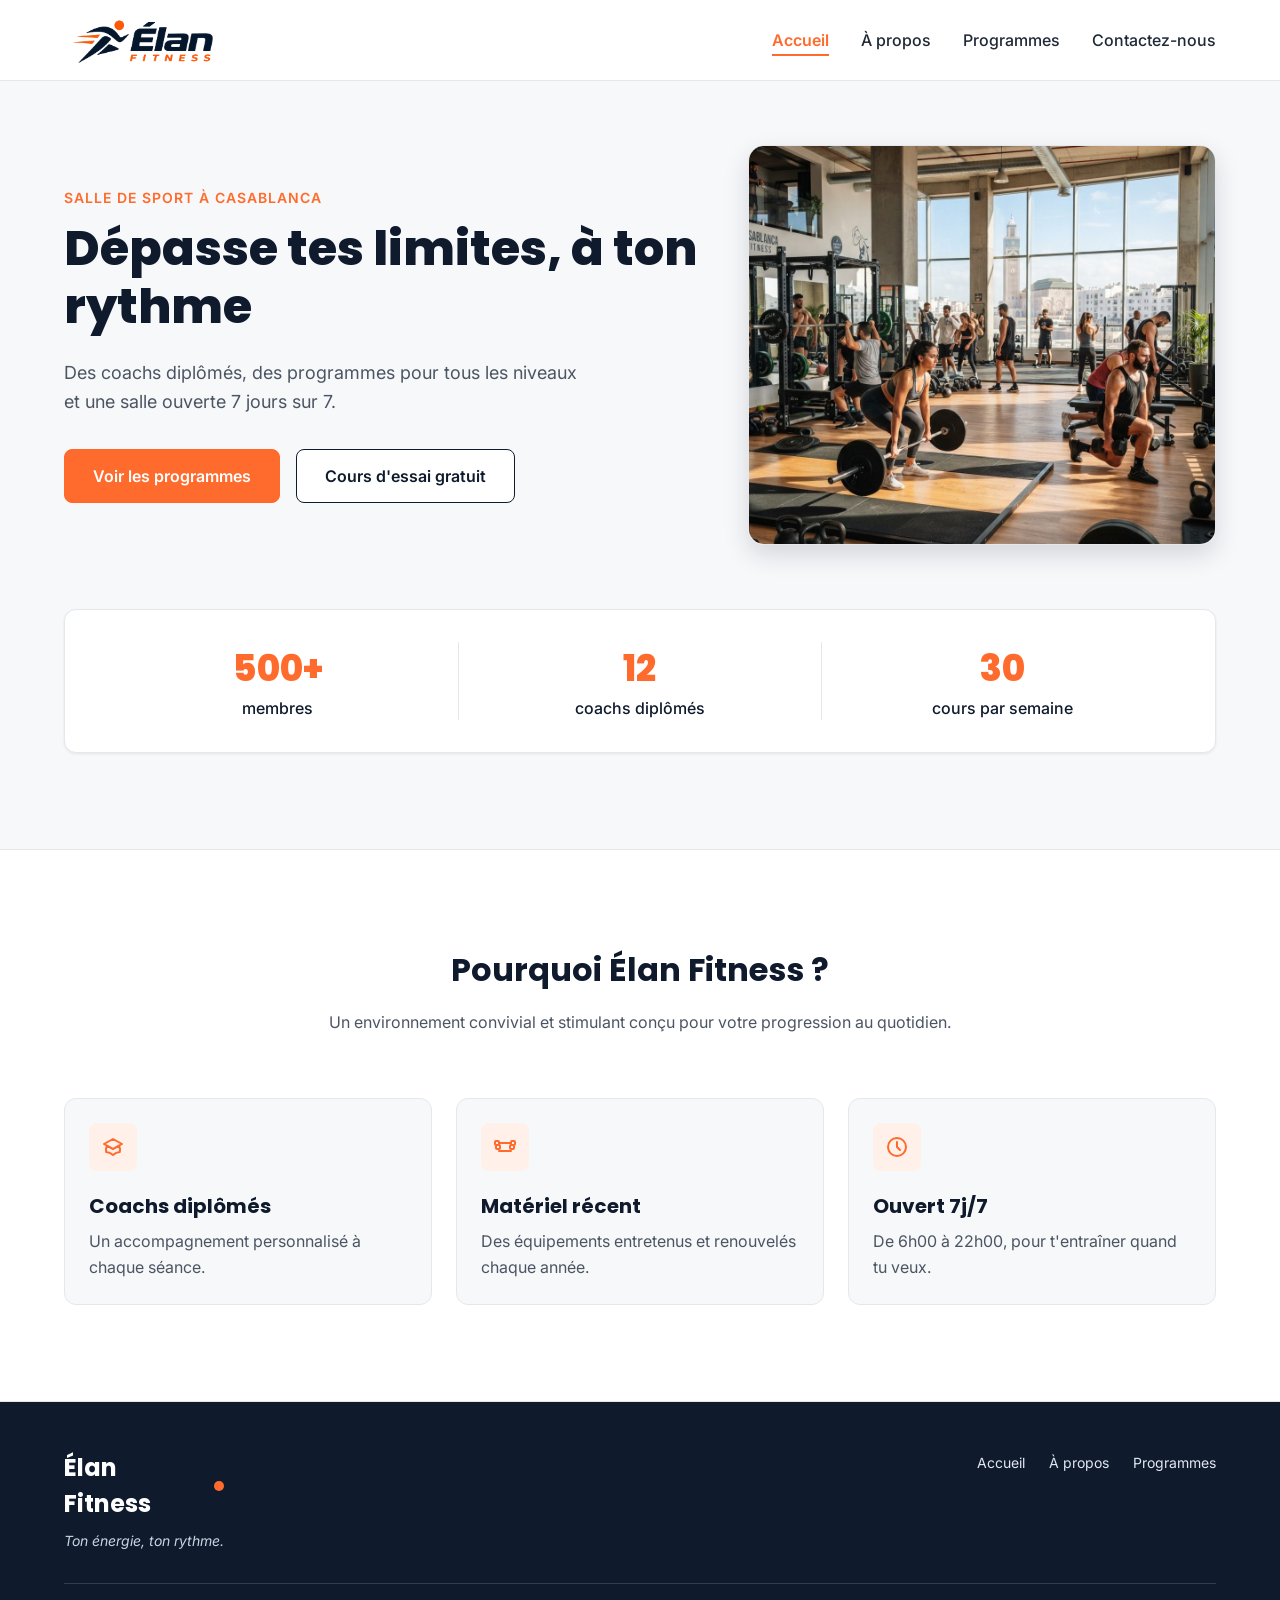
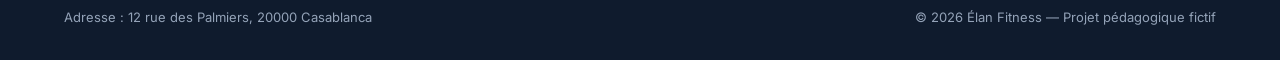
==== index.html @ 2ae48f92 "wire countactez nous page with other pages" ====
<!DOCTYPE html>
<html lang="fr">
<head>
  <meta charset="UTF-8">
  <meta name="viewport" content="width=device-width, initial-scale=1">
  <meta name="description" content="Élan Fitness, salle de sport à Casablanca : musculation, yoga, cardio et boxe fitness avec des coachs diplômés. Réservez votre cours d'essai gratuit.">
  <title>Élan Fitness | Salle de sport à Casablanca</title>

  <link rel="preconnect" href="https://fonts.googleapis.com">
  <link rel="preconnect" href="https://fonts.gstatic.com" crossorigin>
  <link href="https://fonts.googleapis.com/css2?family=Inter:wght@400;500;600&family=Poppins:wght@600;700;800&display=swap" rel="stylesheet">

  <link rel="stylesheet" href="./style.css">
</head>

<body>

  <header class="en-tete">
    <div class="conteneur en-tete-contenu">
      <!-- <a href="./index.html" class="logo">Élan Fitness</a> -->
      <a href="./index.html" class="logo">
        <img src="./img/Logo.png" alt="">
      </a>

      <nav aria-label="Navigation principale">
        <ul class="menu">
          <li><a href="#accueil" class="lien-actif">Accueil</a></li>
          <li><a href="./À propos.html">À propos</a></li>
          <li><a href="./programmes.html">Programmes</a></li>
          <li><a href="./Contactez-nous.html">Contactez-nous</a></li>

        </ul>
      </nav>
    </div>
  </header>

  <main>

    <section id="accueil" class="hero">
      <div class="conteneur">

        <div class="hero-contenu">
          <div class="hero-texte">
            <p class="sur-titre">Salle de sport à Casablanca</p>
            <h1>Dépasse tes limites, à ton rythme</h1>
            <p class="hero-description">
              Des coachs diplômés, des programmes pour tous les niveaux et une salle ouverte 7 jours sur 7.
            </p>
            <div class="boutons">
              <a href="./programmes.html" class="bouton bouton-principal">Voir les programmes</a>
              <a href="./Contactez-nous.html" class="bouton bouton-secondaire">Cours d'essai gratuit</a>
            </div>
          </div>

          <img class="hero-image" src="img/hero.jpg" alt="Des personnes s'entraînent dans une salle de sport lumineuse à Casablanca">
        </div>

        <div class="chiffres">
          <div class="chiffre">
            <p class="chiffre-nombre">500+</p>
            <p>membres</p>
          </div>
          <div class="chiffre">
            <p class="chiffre-nombre">12</p>
            <p>coachs diplômés</p>
          </div>
          <div class="chiffre">
            <p class="chiffre-nombre">30</p>
            <p>cours par semaine</p>
          </div>
        </div>

      </div>
    </section>

    <section class="section section-blanche">
      <div class="conteneur">

        <div class="section-titre">
          <h2>Pourquoi Élan Fitness ?</h2>
          <p>Un environnement convivial et stimulant conçu pour votre progression au quotidien.</p>
        </div>

        <div class="cartes">
          <article class="carte carte-avantage">
            <div class="icone"><img src="img/icone-coach.svg" alt=""></div>
            <h3>Coachs diplômés</h3>
            <p>Un accompagnement personnalisé à chaque séance.</p>
          </article>

          <article class="carte carte-avantage">
            <div class="icone"><img src="img/icone-materiel.svg" alt=""></div>
            <h3>Matériel récent</h3>
            <p>Des équipements entretenus et renouvelés chaque année.</p>
          </article>

          <article class="carte carte-avantage">
            <div class="icone"><img src="img/icone-horloge.svg" alt=""></div>
            <h3>Ouvert 7j/7</h3>
            <p>De 6h00 à 22h00, pour t'entraîner quand tu veux.</p>
          </article>
        </div>

      </div>
    </section>

    <!-- <section id="a-propos" class="section">
      <div class="conteneur apropos-contenu">

        <div class="apropos-texte">
          <p class="sur-titre">Notre histoire et notre mission</p>
          <h2>Une communauté passionnée au cœur de Casablanca</h2>
          <p>
            Fondé avec la conviction que le sport doit être accessible, motivant et bienveillant,
            Élan Fitness a été pensé comme un lieu d'énergie positive où chacun progresse à son rythme.
          </p>
          <p>
            Que vous franchissiez pour la première fois la porte d'une salle ou que vous prépariez des
            objectifs avancés, notre équipe de coachs certifiés vous accompagne au quotidien, sans
            jugement et avec passion.
          </p>

          <ul class="valeurs">
            <li class="valeur">
              <div class="icone icone-petite"><img src="img/icone-check.svg" alt=""></div>
              <span>Esprit bienveillant</span>
            </li>
            <li class="valeur">
              <div class="icone icone-petite"><img src="img/icone-check.svg" alt=""></div>
              <span>Suivi personnalisé</span>
            </li>
            <li class="valeur">
              <div class="icone icone-petite"><img src="img/icone-check.svg" alt=""></div>
              <span>Ambiance conviviale</span>
            </li>
          </ul>
        </div>

        <img class="apropos-image" src="img/equipe.jpg" alt="L'équipe de coachs d'Élan Fitness réunie dans la salle">

      </div>
    </section> -->

    <!-- <section id="programmes" class="section">
      <div class="conteneur">

        <div class="section-titre">
          <h2>Nos programmes</h2>
          <p>Un programme pour chaque objectif</p>
        </div>

        <div class="cartes">

          <article class="carte carte-programme">
            <img src="img/musculation.jpg" alt="Une sportive soulève des haltères dans l'espace musculation">
            <div class="programme-corps">
              <span class="etiquette etiquette-orange">Tous niveaux</span>
              <h3>Musculation</h3>
              <p>Renforce ton corps et progresse avec un coach.</p>
              <p class="duree"><img src="img/icone-duree.svg" alt="">60 min</p>
            </div>
          </article>

          <article class="carte carte-programme">
            <img src="img/yoga.jpg" alt="Un groupe pratique le yoga sur des tapis dans une salle lumineuse">
            <div class="programme-corps">
              <span class="etiquette etiquette-bleue">Débutant</span>
              <h3>Yoga</h3>
              <p>Gagne en souplesse et en sérénité.</p>
              <p class="duree"><img src="img/icone-duree.svg" alt="">75 min</p>
            </div>
          </article>

          <article class="carte carte-programme">
            <img src="img/cardio.jpg" alt="Des sportifs suivent un circuit de cardio training avec des kettlebells">
            <div class="programme-corps">
              <span class="etiquette etiquette-verte">Intermédiaire</span>
              <h3>Cardio training</h3>
              <p>Des circuits dynamiques pour travailler ton endurance.</p>
              <p class="duree"><img src="img/icone-duree.svg" alt="">45 min</p>
            </div>
          </article>

          <article class="carte carte-programme">
            <img src="img/boxe.jpg" alt="Une sportive frappe un sac de frappe pendant un cours de boxe fitness">
            <div class="programme-corps">
              <span class="etiquette etiquette-verte">Intermédiaire</span>
              <h3>Boxe fitness</h3>
              <p>Cardio et coordination, sans contact.</p>
              <p class="duree"><img src="img/icone-duree.svg" alt="">50 min</p>
            </div>
          </article>

        </div>

        <div class="formules">

          <div class="section-titre">
            <h3>Nos formules</h3>
            <p>Des abonnements flexibles adaptés à vos envies et objectifs</p>
          </div>

          <div class="cartes">

            <article class="carte formule">
              <h4>Essentiel</h4>
              <p class="prix">250 MAD <span>/ mois</span></p>
              <ul class="formule-liste">
                <li>Accès à la salle</li>
                <li>2 cours collectifs par semaine</li>
                <li>Sans engagement</li>
              </ul>
              <a href="#contact" class="bouton bouton-secondaire">Choisir</a>
            </article>

            <article class="carte formule formule-populaire">
              <p class="badge-populaire">Populaire</p>
              <h4>Premium</h4>
              <p class="prix">400 MAD <span>/ mois</span></p>
              <ul class="formule-liste">
                <li>Accès à la salle</li>
                <li>Cours collectifs illimités</li>
                <li>1 bilan avec un coach</li>
              </ul>
              <a href="#contact" class="bouton bouton-principal">Choisir</a>
            </article>

            <article class="carte formule">
              <h4>Duo</h4>
              <p class="prix">650 MAD <span>/ mois</span></p>
              <p class="prix-note">pour 2 personnes</p>
              <ul class="formule-liste">
                <li>Accès à la salle pour deux</li>
                <li>Cours collectifs illimités</li>
                <li>Sans engagement</li>
              </ul>
              <a href="#contact" class="bouton bouton-secondaire">Choisir</a>
            </article>

          </div>
        </div>

      </div>
    </section> -->

  </main>

  <footer class="pied-de-page">
    <div class="conteneur">

      <div class="pied-haut">
        <div>
          <p class="logo logo-clair">Élan Fitness</p>
          <p class="slogan">Ton énergie, ton rythme.</p>
        </div>

        <nav aria-label="Navigation du pied de page">
          <ul class="menu menu-pied">
            <li><a href="#accueil">Accueil</a></li>
            <li><a href="#a-propos">À propos</a></li>
            <li><a href="#programmes">Programmes</a></li>
          </ul>
        </nav>
      </div>

      <div class="pied-bas">
        <p>Adresse : 12 rue des Palmiers, 20000 Casablanca</p>
        <p>&copy; 2026 Élan Fitness — Projet pédagogique fictif</p>
      </div>

    </div>
  </footer>

</body>
</html>
---- style.css ----
* {
  box-sizing: border-box;
  margin: 0;
  padding: 0;
}

html {
  scroll-behavior: smooth;
}

body {
  font-family: 'Inter', Arial, sans-serif;
  font-size: 16px;
  line-height: 1.5;
  color: #1F2937;
  background-color: #F7F8FA;
}
.logo{
    width: 160px;
  height: auto;
}

h1, h2, h3, h4 {
  font-family: 'Poppins', Arial, sans-serif;
  color: #0F1B2D;
}

a {
  color: inherit;
  text-decoration: none;
}

ul {
  list-style: none;
}

img {
  display: block;
  max-width: 100%;
}

a:focus-visible,
button:focus-visible {
  outline: 3px solid #FF6B2C;
  outline-offset: 2px;
}

.conteneur {
  width: 100%;
  max-width: 1200px;
  margin: 0 auto;
  padding: 0 24px;
}

.section {
  padding: 96px 0;
}

.section-blanche {
  background-color: #FFFFFF;
  border-top: 1px solid #E5E7EB;
  border-bottom: 1px solid #E5E7EB;
}

.section-titre {
  max-width: 640px;
  margin: 0 auto 64px;
  text-align: center;
}

.section-titre h2 {
  font-size: 32px;
  margin-bottom: 16px;
}

.section-titre h3 {
  font-size: 26px;
  margin-bottom: 12px;
}

.section-titre p {
  color: #4B5563;
}

.sur-titre {
  font-size: 14px;
  font-weight: 600;
  color: #FF6B2C;
  text-transform: uppercase;
  letter-spacing: 1px;
  margin-bottom: 12px;
}

.bouton {
  display: inline-block;
  padding: 14px 28px;
  border-radius: 8px;
  font-size: 16px;
  font-weight: 600;
  text-align: center;
  cursor: pointer;
}

.bouton-principal {
  background-color: #FF6B2C;
  border: 1px solid #FF6B2C;
  color: #FFFFFF;
}

.bouton-principal:hover {
  background-color: #F05817;
}

.bouton-secondaire {
  background-color: #FFFFFF;
  border: 1px solid #0F1B2D;
  color: #0F1B2D;
}

.bouton-secondaire:hover {
  background-color: #F3F4F6;
}

.cartes {
  display: flex;
  gap: 24px;
}

.carte {
  flex: 1;
  background-color: #FFFFFF;
  border: 1px solid #E5E7EB;
  border-radius: 12px;
  box-shadow: 0 1px 3px rgba(15, 27, 45, 0.08);
}

.icone {
  width: 48px;
  height: 48px;
  background-color: #FFF0EA;
  border-radius: 8px;
  display: flex;
  align-items: center;
  justify-content: center;
}

.icone img {
  width: 24px;
  height: 24px;
}

.icone-petite {
  width: 32px;
  height: 32px;
  border-radius: 50%;
}

.icone-petite img {
  width: 16px;
  height: 16px;
}

.en-tete {
  position: sticky;
  top: 0;
  z-index: 10;
  background-color: #FFFFFF;
  border-bottom: 1px solid #E5E7EB;
}

.en-tete-contenu {
  height: 80px;
  display: flex;
  align-items: center;
  justify-content: space-between;
}

.logo {
  display: flex;
  align-items: center;
  font-family: 'Poppins', Arial, sans-serif;
  font-size: 24px;
  font-weight: 700;
  color: #0F1B2D;
}

.logo::after {
  content: "";
  width: 10px;
  height: 10px;
  margin-left: 8px;
  background-color: #FF6B2C;
  border-radius: 50%;
}

.menu {
  display: flex;
  gap: 32px;
}

.menu a {
  font-weight: 500;
  padding-bottom: 4px;
  border-bottom: 2px solid transparent;
}

.menu a:hover {
  color: #FF6B2C;
}

.menu .lien-actif {
  color: #FF6B2C;
  font-weight: 600;
  border-bottom-color: #FF6B2C;
}

.hero {
  padding: 64px 0 96px;
}

.hero-contenu {
  display: flex;
  align-items: center;
  gap: 32px;
}

.hero-texte {
  flex: 7;
}

.hero-texte h1 {
  font-size: 48px;
  font-weight: 800;
  line-height: 1.2;
  margin-bottom: 24px;
}

.hero-description {
  max-width: 520px;
  font-size: 18px;
  line-height: 1.6;
  color: #4B5563;
  margin-bottom: 32px;
}

.boutons {
  display: flex;
  flex-wrap: wrap;
  gap: 16px;
}

.hero-image {
  flex: 5;
  min-width: 0;
  height: 400px;
  object-fit: cover;
  border-radius: 16px;
  border: 1px solid #E5E7EB;
  box-shadow: 0 10px 25px rgba(15, 27, 45, 0.15);
}

.chiffres {
  display: flex;
  margin-top: 64px;
  padding: 32px;
  background-color: #FFFFFF;
  border: 1px solid #E5E7EB;
  border-radius: 12px;
  box-shadow: 0 1px 3px rgba(15, 27, 45, 0.08);
}

.chiffre {
  flex: 1;
  text-align: center;
  font-weight: 500;
  color: #0F1B2D;
}

.chiffre + .chiffre {
  border-left: 1px solid #E5E7EB;
}

.chiffre-nombre {
  font-family: 'Poppins', Arial, sans-serif;
  font-size: 36px;
  font-weight: 800;
  color: #FF6B2C;
}

.carte-avantage {
  padding: 24px;
  background-color: #F7F8FA;
  box-shadow: none;
}

.carte-avantage .icone {
  margin-bottom: 20px;
}

.carte-avantage h3 {
  font-size: 20px;
  margin-bottom: 8px;
}

.carte-avantage p {
  color: #4B5563;
  line-height: 1.6;
}

.apropos-contenu {
  display: flex;
  align-items: center;
  gap: 64px;
}

.apropos-texte {
  flex: 7;
}

.apropos-texte h2 {
  font-size: 36px;
  line-height: 1.2;
  margin-bottom: 20px;
}

.apropos-texte p {
  color: #4B5563;
  line-height: 1.7;
  margin-bottom: 16px;
}

.valeurs {
  display: flex;
  gap: 16px;
  margin-top: 32px;
}

.valeur {
  flex: 1;
  display: flex;
  align-items: center;
  gap: 12px;
  padding: 12px 16px;
  background-color: #FFFFFF;
  border: 1px solid #E5E7EB;
  border-radius: 12px;
  font-family: 'Poppins', Arial, sans-serif;
  font-size: 14px;
  font-weight: 600;
  color: #0F1B2D;
}

.apropos-image {
  flex: 5;
  min-width: 0;
  height: 360px;
  object-fit: cover;
  border-radius: 16px;
  box-shadow: 0 10px 25px rgba(15, 27, 45, 0.15);
}

.carte-programme {
  display: flex;
  flex-direction: column;
  overflow: hidden;
}

.carte-programme > img {
  width: 100%;
  height: 200px;
  object-fit: cover;
}

.programme-corps {
  flex: 1;
  display: flex;
  flex-direction: column;
  padding: 20px;
}

.programme-corps h3 {
  font-size: 20px;
  margin-bottom: 8px;
}

.programme-corps p {
  font-size: 15px;
  color: #4B5563;
}

.etiquette {
  align-self: flex-start;
  padding: 4px 10px;
  margin-bottom: 12px;
  border-radius: 6px;
  font-size: 12px;
  font-weight: 600;
}

.etiquette-orange {
  background-color: #FFEDE5;
  color: #C2410C;
}

.etiquette-bleue {
  background-color: #DBEAFE;
  color: #1D4ED8;
}

.etiquette-verte {
  background-color: #D1FAE5;
  color: #047857;
}

.programme-corps .duree {
  display: flex;
  align-items: center;
  gap: 8px;
  margin-top: auto;
  padding-top: 16px;
  border-top: 1px solid #E5E7EB;
  font-size: 13px;
  font-weight: 600;
  color: #0F1B2D;
}

.programme-corps h3 + p {
  margin-bottom: 16px;
}

.duree img {
  width: 16px;
  height: 16px;
}

.formules {
  margin-top: 96px;
}

.formule {
  position: relative;
  display: flex;
  flex-direction: column;
  padding: 28px;
}

.formule h4 {
  font-size: 20px;
}

.prix {
  margin: 8px 0 16px;
  font-family: 'Poppins', Arial, sans-serif;
  font-size: 30px;
  font-weight: 800;
  color: #FF6B2C;
}

.prix span {
  font-family: 'Inter', Arial, sans-serif;
  font-size: 16px;
  font-weight: 500;
  color: #4B5563;
}

.prix-note {
  margin: -8px 0 16px;
  font-size: 13px;
  color: #4B5563;
}

.formule-liste {
  flex: 1;
  margin-bottom: 24px;
}

.formule-liste li {
  padding-left: 28px;
  margin-bottom: 12px;
  font-size: 15px;
  background-image: url('img/icone-check.svg');
  background-repeat: no-repeat;
  background-position: left center;
  background-size: 16px;
}

.formule .bouton {
  display: block;
}

.formule-populaire {
  border: 2px solid #FF6B2C;
  box-shadow: 0 10px 25px rgba(255, 107, 44, 0.2);
}

.badge-populaire {
  position: absolute;
  top: -14px;
  left: 50%;
  transform: translateX(-50%);
  padding: 4px 14px;
  background-color: #FF6B2C;
  border-radius: 999px;
  font-size: 12px;
  font-weight: 700;
  text-transform: uppercase;
  color: #FFFFFF;
}

.pied-de-page {
  padding: 48px 0 32px;
  background-color: #0F1B2D;
  color: #FFFFFF;
}

.pied-haut {
  display: flex;
  justify-content: space-between;
  align-items: flex-start;
  padding-bottom: 32px;
  border-bottom: 1px solid rgba(255, 255, 255, 0.15);
}

.logo-clair {
  color: #FFFFFF;
}

.slogan {
  margin-top: 8px;
  font-size: 14px;
  font-style: italic;
  color: #CBD5E1;
}

.menu-pied {
  gap: 24px;
}

.menu-pied a {
  font-size: 14px;
  font-weight: 400;
  color: #E2E8F0;
}

.pied-bas {
  display: flex;
  justify-content: space-between;
  margin-top: 24px;
  font-size: 13px;
  color: #94A3B8;
}
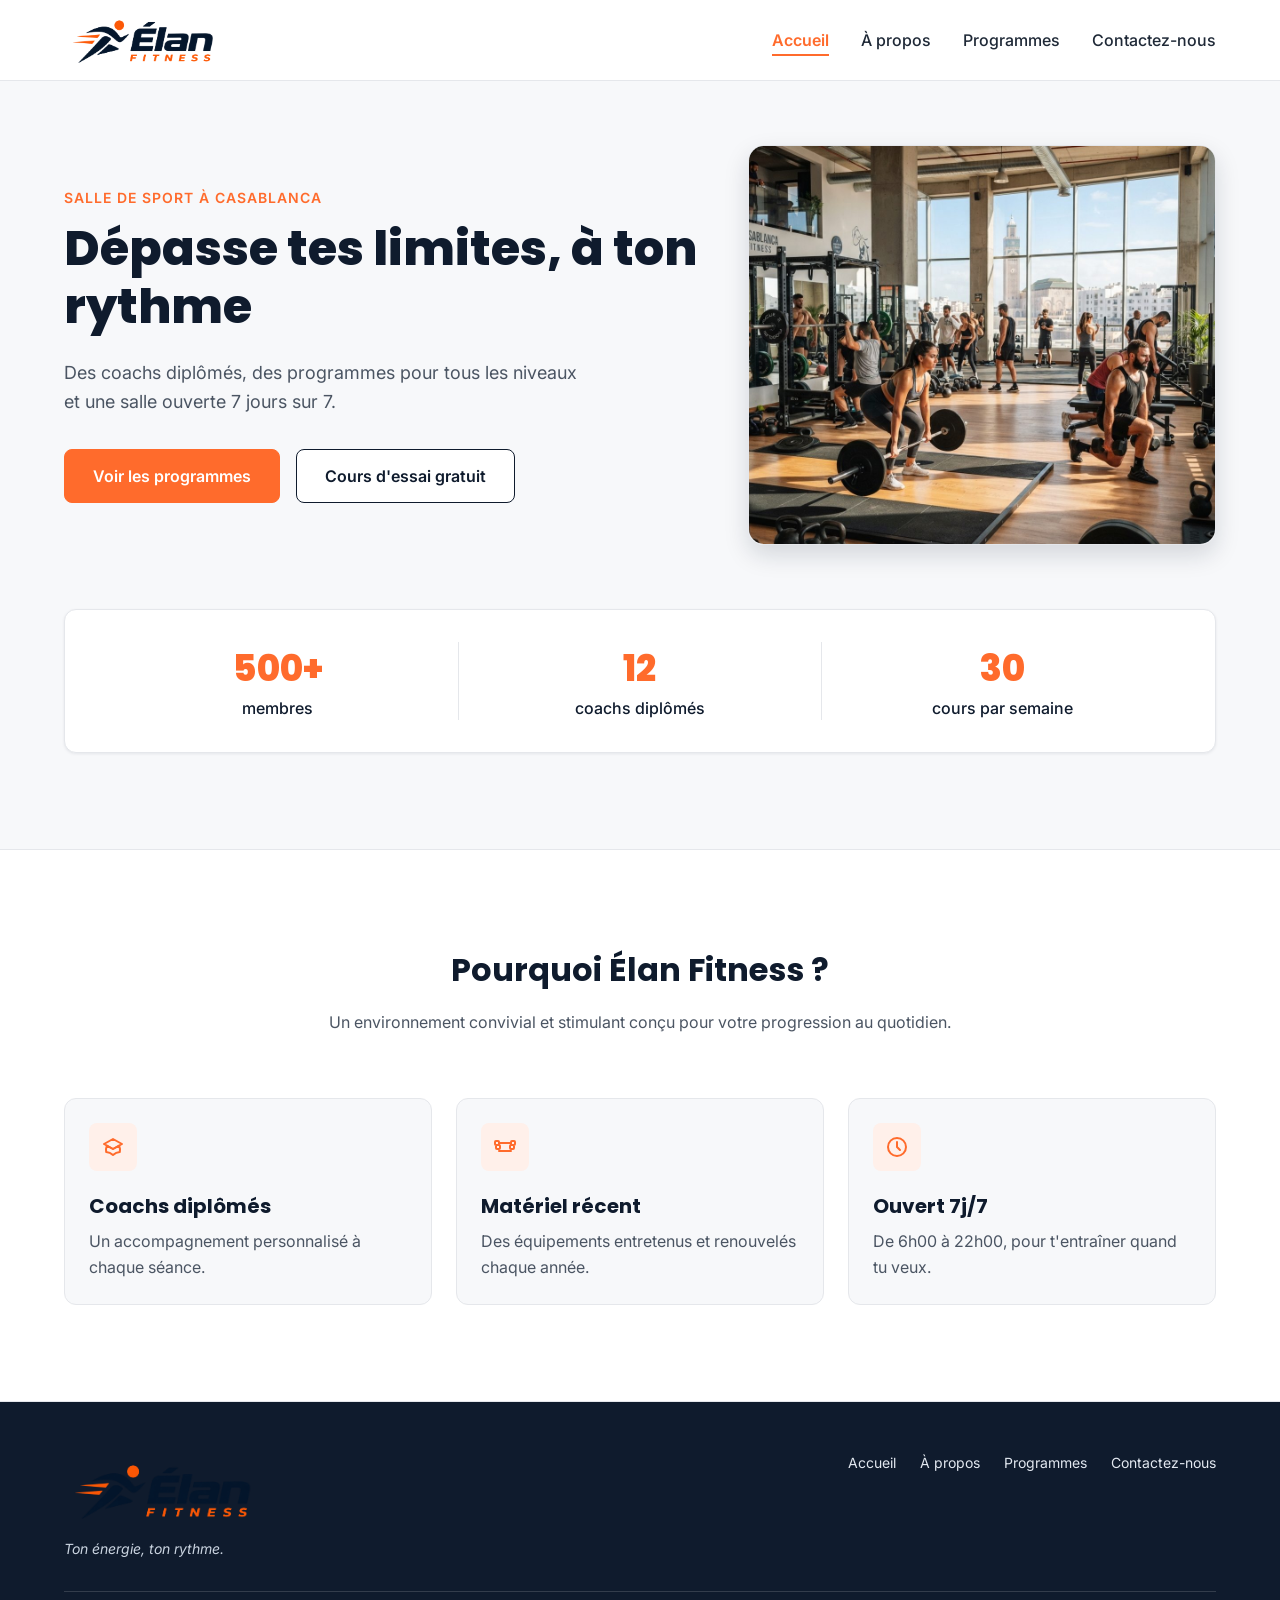
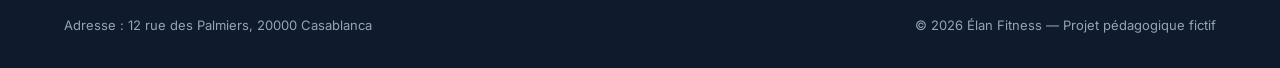
==== commit 6af716c5: "fix the footer logo and nav cross all the pages" ====
--- a/index.html
+++ b/index.html
@@ -1,110 +1,125 @@
-<!DOCTYPE html>
+<!doctype html>
 <html lang="fr">
-<head>
-  <meta charset="UTF-8">
-  <meta name="viewport" content="width=device-width, initial-scale=1">
-  <meta name="description" content="Élan Fitness, salle de sport à Casablanca : musculation, yoga, cardio et boxe fitness avec des coachs diplômés. Réservez votre cours d'essai gratuit.">
-  <title>Élan Fitness | Salle de sport à Casablanca</title>
-
-  <link rel="preconnect" href="https://fonts.googleapis.com">
-  <link rel="preconnect" href="https://fonts.gstatic.com" crossorigin>
-  <link href="https://fonts.googleapis.com/css2?family=Inter:wght@400;500;600&family=Poppins:wght@600;700;800&display=swap" rel="stylesheet">
-
-  <link rel="stylesheet" href="./style.css">
-</head>
-
-<body>
-
-  <header class="en-tete">
-    <div class="conteneur en-tete-contenu">
-      <!-- <a href="./index.html" class="logo">Élan Fitness</a> -->
-      <a href="./index.html" class="logo">
-        <img src="./img/Logo.png" alt="">
-      </a>
-
-      <nav aria-label="Navigation principale">
-        <ul class="menu">
-          <li><a href="#accueil" class="lien-actif">Accueil</a></li>
-          <li><a href="./À propos.html">À propos</a></li>
-          <li><a href="./programmes.html">Programmes</a></li>
-          <li><a href="./Contactez-nous.html">Contactez-nous</a></li>
-
-        </ul>
-      </nav>
-    </div>
-  </header>
-
-  <main>
-
-    <section id="accueil" class="hero">
-      <div class="conteneur">
-
-        <div class="hero-contenu">
-          <div class="hero-texte">
-            <p class="sur-titre">Salle de sport à Casablanca</p>
-            <h1>Dépasse tes limites, à ton rythme</h1>
-            <p class="hero-description">
-              Des coachs diplômés, des programmes pour tous les niveaux et une salle ouverte 7 jours sur 7.
+  <head>
+    <meta charset="UTF-8" />
+    <meta name="viewport" content="width=device-width, initial-scale=1" />
+    <meta
+      name="description"
+      content="Élan Fitness, salle de sport à Casablanca : musculation, yoga, cardio et boxe fitness avec des coachs diplômés. Réservez votre cours d'essai gratuit."
+    />
+    <title>Élan Fitness | Salle de sport à Casablanca</title>
+
+    <link rel="preconnect" href="https://fonts.googleapis.com" />
+    <link rel="preconnect" href="https://fonts.gstatic.com" crossorigin />
+    <link
+      href="https://fonts.googleapis.com/css2?family=Inter:wght@400;500;600&family=Poppins:wght@600;700;800&display=swap"
+      rel="stylesheet"
+    />
+
+    <link rel="stylesheet" href="./style.css" />
+  </head>
+
+  <body>
+    <header class="en-tete">
+      <div class="conteneur en-tete-contenu">
+        <!-- <a href="./index.html" class="logo">Élan Fitness</a> -->
+        <a href="./index.html" class="logo">
+          <img src="./img/Logo.png" alt="" />
+        </a>
+
+        <nav aria-label="Navigation principale">
+          <ul class="menu">
+            <li><a href="#accueil" class="lien-actif">Accueil</a></li>
+            <li><a href="./À propos.html">À propos</a></li>
+            <li><a href="./programmes.html">Programmes</a></li>
+            <li><a href="./Contactez-nous.html">Contactez-nous</a></li>
+          </ul>
+        </nav>
+      </div>
+    </header>
+
+    <main>
+      <section id="accueil" class="hero">
+        <div class="conteneur">
+          <div class="hero-contenu">
+            <div class="hero-texte">
+              <p class="sur-titre">Salle de sport à Casablanca</p>
+              <h1>Dépasse tes limites, à ton rythme</h1>
+              <p class="hero-description">
+                Des coachs diplômés, des programmes pour tous les niveaux et une
+                salle ouverte 7 jours sur 7.
+              </p>
+              <div class="boutons">
+                <a href="./programmes.html" class="bouton bouton-principal"
+                  >Voir les programmes</a
+                >
+                <a href="./Contactez-nous.html" class="bouton bouton-secondaire"
+                  >Cours d'essai gratuit</a
+                >
+              </div>
+            </div>
+
+            <img
+              class="hero-image"
+              src="img/hero.jpg"
+              alt="Des personnes s'entraînent dans une salle de sport lumineuse à Casablanca"
+            />
+          </div>
+
+          <div class="chiffres">
+            <div class="chiffre">
+              <p class="chiffre-nombre">500+</p>
+              <p>membres</p>
+            </div>
+            <div class="chiffre">
+              <p class="chiffre-nombre">12</p>
+              <p>coachs diplômés</p>
+            </div>
+            <div class="chiffre">
+              <p class="chiffre-nombre">30</p>
+              <p>cours par semaine</p>
+            </div>
+          </div>
+        </div>
+      </section>
+
+      <section class="section section-blanche">
+        <div class="conteneur">
+          <div class="section-titre">
+            <h2>Pourquoi Élan Fitness ?</h2>
+            <p>
+              Un environnement convivial et stimulant conçu pour votre
+              progression au quotidien.
             </p>
-            <div class="boutons">
-              <a href="./programmes.html" class="bouton bouton-principal">Voir les programmes</a>
-              <a href="./Contactez-nous.html" class="bouton bouton-secondaire">Cours d'essai gratuit</a>
-            </div>
-          </div>
-
-          <img class="hero-image" src="img/hero.jpg" alt="Des personnes s'entraînent dans une salle de sport lumineuse à Casablanca">
-        </div>
-
-        <div class="chiffres">
-          <div class="chiffre">
-            <p class="chiffre-nombre">500+</p>
-            <p>membres</p>
-          </div>
-          <div class="chiffre">
-            <p class="chiffre-nombre">12</p>
-            <p>coachs diplômés</p>
-          </div>
-          <div class="chiffre">
-            <p class="chiffre-nombre">30</p>
-            <p>cours par semaine</p>
-          </div>
-        </div>
-
-      </div>
-    </section>
-
-    <section class="section section-blanche">
-      <div class="conteneur">
-
-        <div class="section-titre">
-          <h2>Pourquoi Élan Fitness ?</h2>
-          <p>Un environnement convivial et stimulant conçu pour votre progression au quotidien.</p>
-        </div>
-
-        <div class="cartes">
-          <article class="carte carte-avantage">
-            <div class="icone"><img src="img/icone-coach.svg" alt=""></div>
-            <h3>Coachs diplômés</h3>
-            <p>Un accompagnement personnalisé à chaque séance.</p>
-          </article>
-
-          <article class="carte carte-avantage">
-            <div class="icone"><img src="img/icone-materiel.svg" alt=""></div>
-            <h3>Matériel récent</h3>
-            <p>Des équipements entretenus et renouvelés chaque année.</p>
-          </article>
-
-          <article class="carte carte-avantage">
-            <div class="icone"><img src="img/icone-horloge.svg" alt=""></div>
-            <h3>Ouvert 7j/7</h3>
-            <p>De 6h00 à 22h00, pour t'entraîner quand tu veux.</p>
-          </article>
-        </div>
-
-      </div>
-    </section>
-
-    <!-- <section id="a-propos" class="section">
+          </div>
+
+          <div class="cartes">
+            <article class="carte carte-avantage">
+              <div class="icone"><img src="img/icone-coach.svg" alt="" /></div>
+              <h3>Coachs diplômés</h3>
+              <p>Un accompagnement personnalisé à chaque séance.</p>
+            </article>
+
+            <article class="carte carte-avantage">
+              <div class="icone">
+                <img src="img/icone-materiel.svg" alt="" />
+              </div>
+              <h3>Matériel récent</h3>
+              <p>Des équipements entretenus et renouvelés chaque année.</p>
+            </article>
+
+            <article class="carte carte-avantage">
+              <div class="icone">
+                <img src="img/icone-horloge.svg" alt="" />
+              </div>
+              <h3>Ouvert 7j/7</h3>
+              <p>De 6h00 à 22h00, pour t'entraîner quand tu veux.</p>
+            </article>
+          </div>
+        </div>
+      </section>
+
+      <!-- <section id="a-propos" class="section">
       <div class="conteneur apropos-contenu">
 
         <div class="apropos-texte">
@@ -141,7 +156,7 @@
       </div>
     </section> -->
 
-    <!-- <section id="programmes" class="section">
+      <!-- <section id="programmes" class="section">
       <div class="conteneur">
 
         <div class="section-titre">
@@ -242,34 +257,31 @@
 
       </div>
     </section> -->
-
-  </main>
-
-  <footer class="pied-de-page">
-    <div class="conteneur">
-
-      <div class="pied-haut">
-        <div>
-          <p class="logo logo-clair">Élan Fitness</p>
-          <p class="slogan">Ton énergie, ton rythme.</p>
-        </div>
-
-        <nav aria-label="Navigation du pied de page">
-          <ul class="menu menu-pied">
-            <li><a href="#accueil">Accueil</a></li>
-            <li><a href="#a-propos">À propos</a></li>
-            <li><a href="#programmes">Programmes</a></li>
-          </ul>
-        </nav>
-      </div>
-
-      <div class="pied-bas">
-        <p>Adresse : 12 rue des Palmiers, 20000 Casablanca</p>
-        <p>&copy; 2026 Élan Fitness — Projet pédagogique fictif</p>
-      </div>
-
-    </div>
-  </footer>
-
-</body>
+    </main>
+
+    <footer class="pied-de-page">
+      <div class="conteneur">
+        <div class="pied-haut">
+          <div>
+            <img style="width: 200px" src="./img/Logo.png" alt="" />
+            <p class="slogan">Ton énergie, ton rythme.</p>
+          </div>
+
+           <nav aria-label="Navigation du pied de page">
+            <ul class="menu menu-pied">
+              <li><a href="./index.html">Accueil</a></li>
+              <li><a href="./À propos.html">À propos</a></li>
+              <li><a href="./programmes.html">Programmes</a></li>
+              <li><a href="./Contactez-nous.html">Contactez-nous</a></li>
+            </ul>
+          </nav>
+        </div>
+
+        <div class="pied-bas">
+          <p>Adresse : 12 rue des Palmiers, 20000 Casablanca</p>
+          <p>&copy; 2026 Élan Fitness — Projet pédagogique fictif</p>
+        </div>
+      </div>
+    </footer>
+  </body>
 </html>
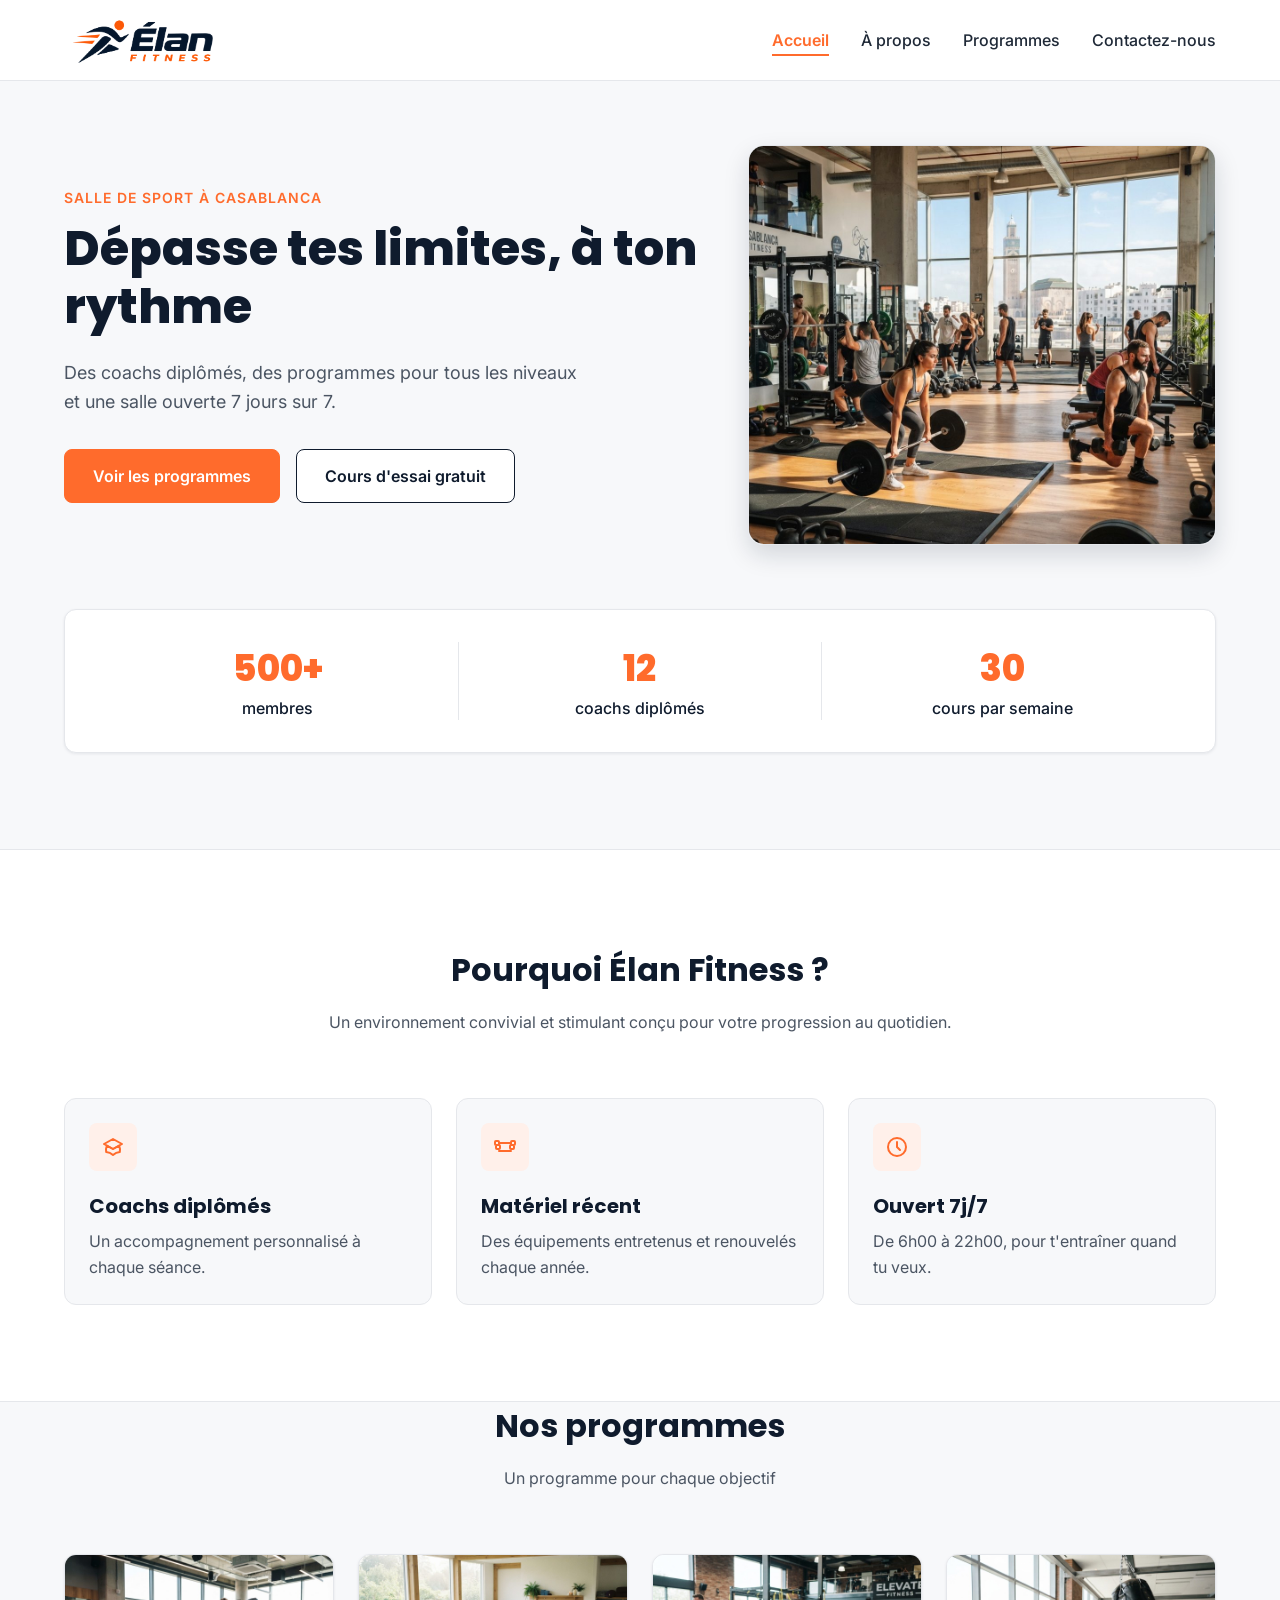
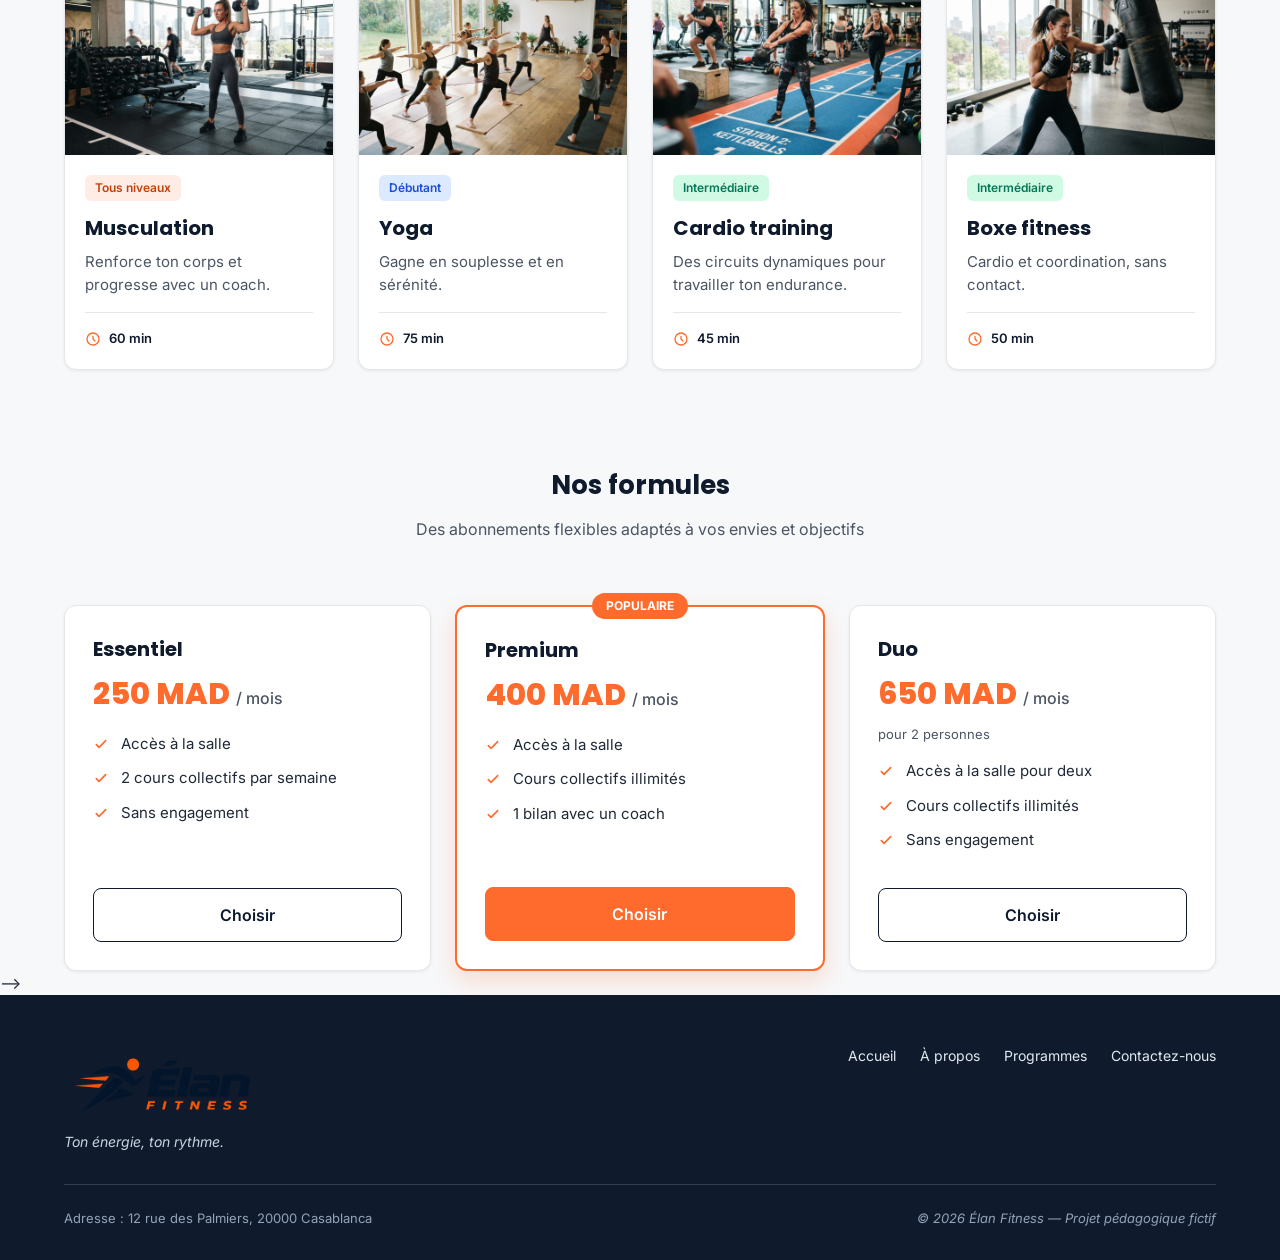
==== commit dc52f9a3: "change the address tag in the footer to be address insted of p" ====
--- a/index.html
+++ b/index.html
@@ -60,7 +60,7 @@
             </div>
 
             <img
-              class="hero-image"
+              class="hero-image zoom-effect"
               src="img/hero.jpg"
               alt="Des personnes s'entraînent dans une salle de sport lumineuse à Casablanca"
             />
@@ -119,44 +119,7 @@
         </div>
       </section>
 
-      <!-- <section id="a-propos" class="section">
-      <div class="conteneur apropos-contenu">
-
-        <div class="apropos-texte">
-          <p class="sur-titre">Notre histoire et notre mission</p>
-          <h2>Une communauté passionnée au cœur de Casablanca</h2>
-          <p>
-            Fondé avec la conviction que le sport doit être accessible, motivant et bienveillant,
-            Élan Fitness a été pensé comme un lieu d'énergie positive où chacun progresse à son rythme.
-          </p>
-          <p>
-            Que vous franchissiez pour la première fois la porte d'une salle ou que vous prépariez des
-            objectifs avancés, notre équipe de coachs certifiés vous accompagne au quotidien, sans
-            jugement et avec passion.
-          </p>
-
-          <ul class="valeurs">
-            <li class="valeur">
-              <div class="icone icone-petite"><img src="img/icone-check.svg" alt=""></div>
-              <span>Esprit bienveillant</span>
-            </li>
-            <li class="valeur">
-              <div class="icone icone-petite"><img src="img/icone-check.svg" alt=""></div>
-              <span>Suivi personnalisé</span>
-            </li>
-            <li class="valeur">
-              <div class="icone icone-petite"><img src="img/icone-check.svg" alt=""></div>
-              <span>Ambiance conviviale</span>
-            </li>
-          </ul>
-        </div>
-
-        <img class="apropos-image" src="img/equipe.jpg" alt="L'équipe de coachs d'Élan Fitness réunie dans la salle">
-
-      </div>
-    </section> -->
-
-      <!-- <section id="programmes" class="section">
+
       <div class="conteneur">
 
         <div class="section-titre">
@@ -279,7 +242,7 @@
 
         <div class="pied-bas">
           <p>Adresse : 12 rue des Palmiers, 20000 Casablanca</p>
-          <p>&copy; 2026 Élan Fitness — Projet pédagogique fictif</p>
+          <address>&copy; 2026 Élan Fitness — Projet pédagogique fictif</address>
         </div>
       </div>
     </footer>
--- a/style.css
+++ b/style.css
@@ -9,20 +9,23 @@
 }
 
 body {
-  font-family: 'Inter', Arial, sans-serif;
+  font-family: "Inter", Arial, sans-serif;
   font-size: 16px;
   line-height: 1.5;
-  color: #1F2937;
-  background-color: #F7F8FA;
-}
-.logo{
-    width: 160px;
+  color: #1f2937;
+  background-color: #f7f8fa;
+}
+.logo {
+  width: 160px;
   height: auto;
 }
 
-h1, h2, h3, h4 {
-  font-family: 'Poppins', Arial, sans-serif;
-  color: #0F1B2D;
+h1,
+h2,
+h3,
+h4 {
+  font-family: "Poppins", Arial, sans-serif;
+  color: #0f1b2d;
 }
 
 a {
@@ -41,7 +44,7 @@
 
 a:focus-visible,
 button:focus-visible {
-  outline: 3px solid #FF6B2C;
+  outline: 3px solid #ff6b2c;
   outline-offset: 2px;
 }
 
@@ -57,9 +60,9 @@
 }
 
 .section-blanche {
-  background-color: #FFFFFF;
-  border-top: 1px solid #E5E7EB;
-  border-bottom: 1px solid #E5E7EB;
+  background-color: #ffffff;
+  border-top: 1px solid #e5e7eb;
+  border-bottom: 1px solid #e5e7eb;
 }
 
 .section-titre {
@@ -79,13 +82,13 @@
 }
 
 .section-titre p {
-  color: #4B5563;
+  color: #4b5563;
 }
 
 .sur-titre {
   font-size: 14px;
   font-weight: 600;
-  color: #FF6B2C;
+  color: #ff6b2c;
   text-transform: uppercase;
   letter-spacing: 1px;
   margin-bottom: 12px;
@@ -102,23 +105,23 @@
 }
 
 .bouton-principal {
-  background-color: #FF6B2C;
-  border: 1px solid #FF6B2C;
-  color: #FFFFFF;
+  background-color: #ff6b2c;
+  border: 1px solid #ff6b2c;
+  color: #ffffff;
 }
 
 .bouton-principal:hover {
-  background-color: #F05817;
+  background-color: #f05817;
 }
 
 .bouton-secondaire {
-  background-color: #FFFFFF;
-  border: 1px solid #0F1B2D;
-  color: #0F1B2D;
+  background-color: #ffffff;
+  border: 1px solid #0f1b2d;
+  color: #0f1b2d;
 }
 
 .bouton-secondaire:hover {
-  background-color: #F3F4F6;
+  background-color: #f3f4f6;
 }
 
 .cartes {
@@ -128,8 +131,8 @@
 
 .carte {
   flex: 1;
-  background-color: #FFFFFF;
-  border: 1px solid #E5E7EB;
+  background-color: #ffffff;
+  border: 1px solid #e5e7eb;
   border-radius: 12px;
   box-shadow: 0 1px 3px rgba(15, 27, 45, 0.08);
 }
@@ -137,7 +140,7 @@
 .icone {
   width: 48px;
   height: 48px;
-  background-color: #FFF0EA;
+  background-color: #fff0ea;
   border-radius: 8px;
   display: flex;
   align-items: center;
@@ -164,8 +167,8 @@
   position: sticky;
   top: 0;
   z-index: 10;
-  background-color: #FFFFFF;
-  border-bottom: 1px solid #E5E7EB;
+  background-color: #ffffff;
+  border-bottom: 1px solid #e5e7eb;
 }
 
 .en-tete-contenu {
@@ -178,10 +181,10 @@
 .logo {
   display: flex;
   align-items: center;
-  font-family: 'Poppins', Arial, sans-serif;
+  font-family: "Poppins", Arial, sans-serif;
   font-size: 24px;
   font-weight: 700;
-  color: #0F1B2D;
+  color: #0f1b2d;
 }
 
 .logo::after {
@@ -189,7 +192,7 @@
   width: 10px;
   height: 10px;
   margin-left: 8px;
-  background-color: #FF6B2C;
+  background-color: #ff6b2c;
   border-radius: 50%;
 }
 
@@ -205,13 +208,13 @@
 }
 
 .menu a:hover {
-  color: #FF6B2C;
+  color: #ff6b2c;
 }
 
 .menu .lien-actif {
-  color: #FF6B2C;
+  color: #ff6b2c;
   font-weight: 600;
-  border-bottom-color: #FF6B2C;
+  border-bottom-color: #ff6b2c;
 }
 
 .hero {
@@ -239,7 +242,7 @@
   max-width: 520px;
   font-size: 18px;
   line-height: 1.6;
-  color: #4B5563;
+  color: #4b5563;
   margin-bottom: 32px;
 }
 
@@ -255,7 +258,7 @@
   height: 400px;
   object-fit: cover;
   border-radius: 16px;
-  border: 1px solid #E5E7EB;
+  border: 1px solid #e5e7eb;
   box-shadow: 0 10px 25px rgba(15, 27, 45, 0.15);
 }
 
@@ -263,8 +266,8 @@
   display: flex;
   margin-top: 64px;
   padding: 32px;
-  background-color: #FFFFFF;
-  border: 1px solid #E5E7EB;
+  background-color: #ffffff;
+  border: 1px solid #e5e7eb;
   border-radius: 12px;
   box-shadow: 0 1px 3px rgba(15, 27, 45, 0.08);
 }
@@ -273,23 +276,23 @@
   flex: 1;
   text-align: center;
   font-weight: 500;
-  color: #0F1B2D;
+  color: #0f1b2d;
 }
 
 .chiffre + .chiffre {
-  border-left: 1px solid #E5E7EB;
+  border-left: 1px solid #e5e7eb;
 }
 
 .chiffre-nombre {
-  font-family: 'Poppins', Arial, sans-serif;
+  font-family: "Poppins", Arial, sans-serif;
   font-size: 36px;
   font-weight: 800;
-  color: #FF6B2C;
+  color: #ff6b2c;
 }
 
 .carte-avantage {
   padding: 24px;
-  background-color: #F7F8FA;
+  background-color: #f7f8fa;
   box-shadow: none;
 }
 
@@ -303,7 +306,7 @@
 }
 
 .carte-avantage p {
-  color: #4B5563;
+  color: #4b5563;
   line-height: 1.6;
 }
 
@@ -324,7 +327,7 @@
 }
 
 .apropos-texte p {
-  color: #4B5563;
+  color: #4b5563;
   line-height: 1.7;
   margin-bottom: 16px;
 }
@@ -341,13 +344,13 @@
   align-items: center;
   gap: 12px;
   padding: 12px 16px;
-  background-color: #FFFFFF;
-  border: 1px solid #E5E7EB;
+  background-color: #ffffff;
+  border: 1px solid #e5e7eb;
   border-radius: 12px;
-  font-family: 'Poppins', Arial, sans-serif;
+  font-family: "Poppins", Arial, sans-serif;
   font-size: 14px;
   font-weight: 600;
-  color: #0F1B2D;
+  color: #0f1b2d;
 }
 
 .apropos-image {
@@ -385,7 +388,7 @@
 
 .programme-corps p {
   font-size: 15px;
-  color: #4B5563;
+  color: #4b5563;
 }
 
 .etiquette {
@@ -398,17 +401,17 @@
 }
 
 .etiquette-orange {
-  background-color: #FFEDE5;
-  color: #C2410C;
+  background-color: #ffede5;
+  color: #c2410c;
 }
 
 .etiquette-bleue {
-  background-color: #DBEAFE;
-  color: #1D4ED8;
+  background-color: #dbeafe;
+  color: #1d4ed8;
 }
 
 .etiquette-verte {
-  background-color: #D1FAE5;
+  background-color: #d1fae5;
   color: #047857;
 }
 
@@ -418,10 +421,10 @@
   gap: 8px;
   margin-top: auto;
   padding-top: 16px;
-  border-top: 1px solid #E5E7EB;
+  border-top: 1px solid #e5e7eb;
   font-size: 13px;
   font-weight: 600;
-  color: #0F1B2D;
+  color: #0f1b2d;
 }
 
 .programme-corps h3 + p {
@@ -450,23 +453,23 @@
 
 .prix {
   margin: 8px 0 16px;
-  font-family: 'Poppins', Arial, sans-serif;
+  font-family: "Poppins", Arial, sans-serif;
   font-size: 30px;
   font-weight: 800;
-  color: #FF6B2C;
+  color: #ff6b2c;
 }
 
 .prix span {
-  font-family: 'Inter', Arial, sans-serif;
+  font-family: "Inter", Arial, sans-serif;
   font-size: 16px;
   font-weight: 500;
-  color: #4B5563;
+  color: #4b5563;
 }
 
 .prix-note {
   margin: -8px 0 16px;
   font-size: 13px;
-  color: #4B5563;
+  color: #4b5563;
 }
 
 .formule-liste {
@@ -478,7 +481,7 @@
   padding-left: 28px;
   margin-bottom: 12px;
   font-size: 15px;
-  background-image: url('img/icone-check.svg');
+  background-image: url("img/icone-check.svg");
   background-repeat: no-repeat;
   background-position: left center;
   background-size: 16px;
@@ -489,7 +492,7 @@
 }
 
 .formule-populaire {
-  border: 2px solid #FF6B2C;
+  border: 2px solid #ff6b2c;
   box-shadow: 0 10px 25px rgba(255, 107, 44, 0.2);
 }
 
@@ -499,18 +502,18 @@
   left: 50%;
   transform: translateX(-50%);
   padding: 4px 14px;
-  background-color: #FF6B2C;
+  background-color: #ff6b2c;
   border-radius: 999px;
   font-size: 12px;
   font-weight: 700;
   text-transform: uppercase;
-  color: #FFFFFF;
+  color: #ffffff;
 }
 
 .pied-de-page {
   padding: 48px 0 32px;
-  background-color: #0F1B2D;
-  color: #FFFFFF;
+  background-color: #0f1b2d;
+  color: #ffffff;
 }
 
 .pied-haut {
@@ -522,14 +525,14 @@
 }
 
 .logo-clair {
-  color: #FFFFFF;
+  color: #ffffff;
 }
 
 .slogan {
   margin-top: 8px;
   font-size: 14px;
   font-style: italic;
-  color: #CBD5E1;
+  color: #cbd5e1;
 }
 
 .menu-pied {
@@ -539,7 +542,7 @@
 .menu-pied a {
   font-size: 14px;
   font-weight: 400;
-  color: #E2E8F0;
+  color: #e2e8f0;
 }
 
 .pied-bas {
@@ -547,5 +550,189 @@
   justify-content: space-between;
   margin-top: 24px;
   font-size: 13px;
-  color: #94A3B8;
-}
+  color: #94a3b8;
+}
+
+/* --- TABLET  --- */
+@media (max-width: 1024px) {
+  .section {
+    padding: 64px 0;
+  }
+
+  .hero-contenu {
+    flex-direction: column;
+    text-align: center;
+  }
+
+  .hero-description {
+    margin: 0 auto 32px;
+  }
+
+  .boutons {
+    justify-content: center;
+  }
+
+  .hero-image {
+    width: 100%;
+    height: 350px;
+  }
+
+  .apropos-contenu {
+    flex-direction: column;
+    gap: 40px;
+  }
+
+  .apropos-image {
+    width: 100%;
+    height: 320px;
+  }
+
+  .cartes {
+    flex-wrap: wrap;
+  }
+
+  .carte-avantage,
+  .carte-programme,
+  .formule {
+    flex: 1 1 calc(50% - 24px);
+    min-width: 260px;
+  }
+
+  .valeurs {
+    flex-wrap: wrap;
+  }
+
+  .valeur {
+    flex: 1 1 calc(50% - 16px);
+  }
+}
+
+/* --- PHONE --- */
+@media (max-width: 768px) {
+  .section {
+    padding: 48px 0;
+  }
+
+  .section-titre {
+    margin-bottom: 40px;
+  }
+
+  .section-titre h2 {
+    font-size: 26px;
+  }
+
+  .en-tete-contenu {
+    height: auto;
+    padding: 16px 0;
+    flex-direction: column;
+    gap: 16px;
+  }
+
+  .menu {
+    gap: 16px;
+  }
+
+  /* Hero */
+  .hero {
+    padding: 32px 0 48px;
+  }
+
+  .hero-texte h1 {
+    font-size: 32px;
+  }
+
+  .hero-description {
+    font-size: 16px;
+  }
+
+  .boutons {
+    flex-direction: column;
+    width: 100%;
+  }
+
+  .bouton {
+    width: 100%;
+  }
+
+  .chiffres {
+    flex-direction: column;
+    gap: 24px;
+    margin-top: 40px;
+    padding: 24px;
+  }
+
+  .chiffre + .chiffre {
+    border-left: none;
+    border-top: 1px solid #e5e7eb;
+    padding-top: 24px;
+  }
+
+  .chiffre-nombre {
+    font-size: 28px;
+  }
+
+  .carte-avantage,
+  .carte-programme,
+  .formule,
+  .valeur {
+    flex: 1 1 100%;
+  }
+
+  .formules {
+    margin-top: 48px;
+  }
+
+  .pied-haut {
+    flex-direction: column;
+    gap: 24px;
+    align-items: center;
+    text-align: center;
+  }
+
+  .menu-pied {
+    flex-direction: column;
+    align-items: center;
+    gap: 12px;
+  }
+
+  .pied-bas {
+    flex-direction: column;
+    align-items: center;
+    text-align: center;
+    gap: 12px;
+  }
+}
+
+
+
+.zoom-effect {
+  cursor: pointer;
+  transition: transform 0.3s ease-in-out;
+}
+
+.zoom-effect:hover {
+  transform: scale(1.08); /* Adjust 1.08 to change zoom level */
+}
+
+
+
+
+
+.carte-programme {
+  cursor: pointer;
+  overflow: hidden;
+  border-radius: 12px;
+  transition: transform 0.3s ease, box-shadow 0.3s ease;
+}
+
+/* Image default setup - no hover zoom needed */
+.carte-programme > img {
+  width: 100%;
+  display: block;
+}
+
+/* Hover effect: Only lifts the card and adds a floating shadow */
+.carte-programme:hover {
+  transform: translateY(-20px);
+  box-shadow: 0 12px 24px rgba(0, 0, 0, 0.15);
+}
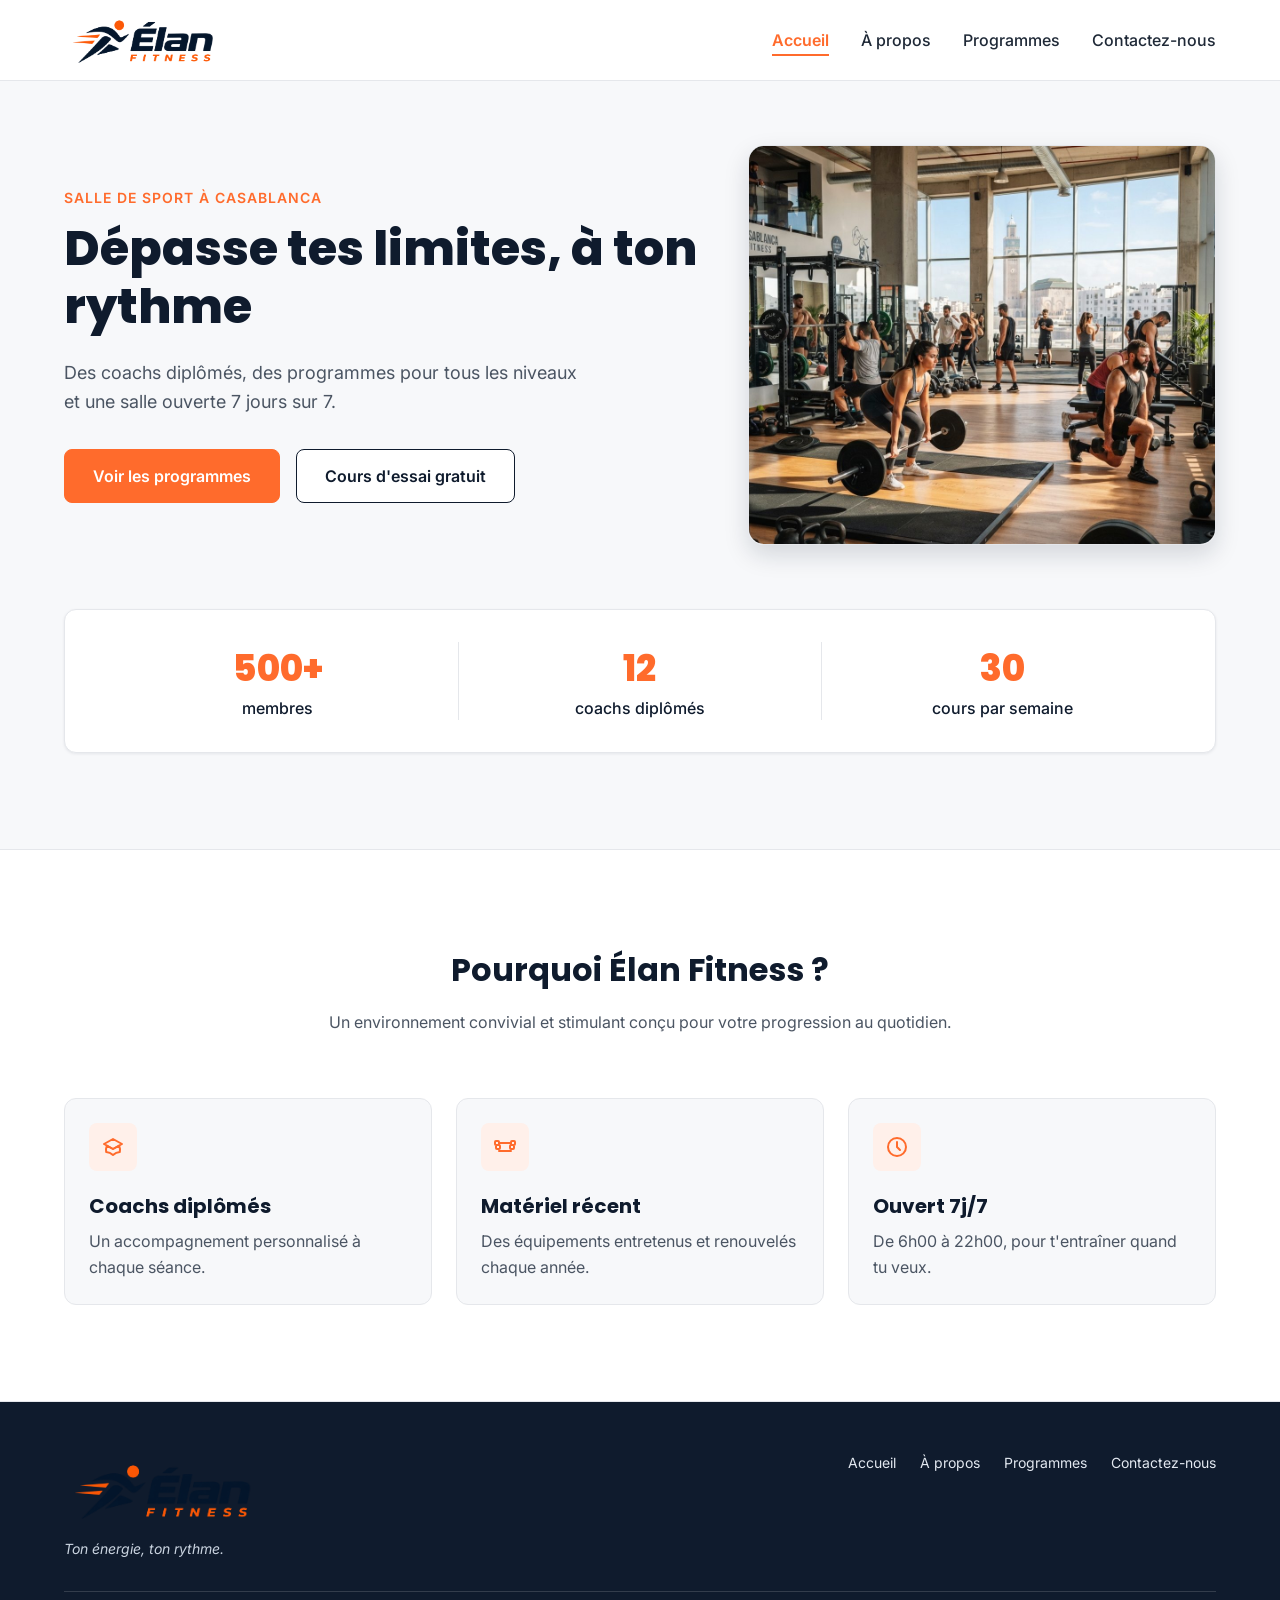
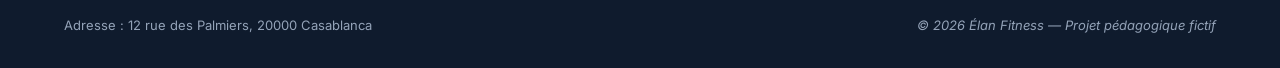
==== commit e31633de: "remove program section from index page" ====
--- a/index.html
+++ b/index.html
@@ -24,7 +24,7 @@
       <div class="conteneur en-tete-contenu">
         <!-- <a href="./index.html" class="logo">Élan Fitness</a> -->
         <a href="./index.html" class="logo">
-          <img src="./img/Logo.png" alt="" />
+          <img src="./img/Logo.png" alt="website logo" />
         </a>
 
         <nav aria-label="Navigation principale">
@@ -119,107 +119,6 @@
         </div>
       </section>
 
-
-      <div class="conteneur">
-
-        <div class="section-titre">
-          <h2>Nos programmes</h2>
-          <p>Un programme pour chaque objectif</p>
-        </div>
-
-        <div class="cartes">
-
-          <article class="carte carte-programme">
-            <img src="img/musculation.jpg" alt="Une sportive soulève des haltères dans l'espace musculation">
-            <div class="programme-corps">
-              <span class="etiquette etiquette-orange">Tous niveaux</span>
-              <h3>Musculation</h3>
-              <p>Renforce ton corps et progresse avec un coach.</p>
-              <p class="duree"><img src="img/icone-duree.svg" alt="">60 min</p>
-            </div>
-          </article>
-
-          <article class="carte carte-programme">
-            <img src="img/yoga.jpg" alt="Un groupe pratique le yoga sur des tapis dans une salle lumineuse">
-            <div class="programme-corps">
-              <span class="etiquette etiquette-bleue">Débutant</span>
-              <h3>Yoga</h3>
-              <p>Gagne en souplesse et en sérénité.</p>
-              <p class="duree"><img src="img/icone-duree.svg" alt="">75 min</p>
-            </div>
-          </article>
-
-          <article class="carte carte-programme">
-            <img src="img/cardio.jpg" alt="Des sportifs suivent un circuit de cardio training avec des kettlebells">
-            <div class="programme-corps">
-              <span class="etiquette etiquette-verte">Intermédiaire</span>
-              <h3>Cardio training</h3>
-              <p>Des circuits dynamiques pour travailler ton endurance.</p>
-              <p class="duree"><img src="img/icone-duree.svg" alt="">45 min</p>
-            </div>
-          </article>
-
-          <article class="carte carte-programme">
-            <img src="img/boxe.jpg" alt="Une sportive frappe un sac de frappe pendant un cours de boxe fitness">
-            <div class="programme-corps">
-              <span class="etiquette etiquette-verte">Intermédiaire</span>
-              <h3>Boxe fitness</h3>
-              <p>Cardio et coordination, sans contact.</p>
-              <p class="duree"><img src="img/icone-duree.svg" alt="">50 min</p>
-            </div>
-          </article>
-
-        </div>
-
-        <div class="formules">
-
-          <div class="section-titre">
-            <h3>Nos formules</h3>
-            <p>Des abonnements flexibles adaptés à vos envies et objectifs</p>
-          </div>
-
-          <div class="cartes">
-
-            <article class="carte formule">
-              <h4>Essentiel</h4>
-              <p class="prix">250 MAD <span>/ mois</span></p>
-              <ul class="formule-liste">
-                <li>Accès à la salle</li>
-                <li>2 cours collectifs par semaine</li>
-                <li>Sans engagement</li>
-              </ul>
-              <a href="#contact" class="bouton bouton-secondaire">Choisir</a>
-            </article>
-
-            <article class="carte formule formule-populaire">
-              <p class="badge-populaire">Populaire</p>
-              <h4>Premium</h4>
-              <p class="prix">400 MAD <span>/ mois</span></p>
-              <ul class="formule-liste">
-                <li>Accès à la salle</li>
-                <li>Cours collectifs illimités</li>
-                <li>1 bilan avec un coach</li>
-              </ul>
-              <a href="#contact" class="bouton bouton-principal">Choisir</a>
-            </article>
-
-            <article class="carte formule">
-              <h4>Duo</h4>
-              <p class="prix">650 MAD <span>/ mois</span></p>
-              <p class="prix-note">pour 2 personnes</p>
-              <ul class="formule-liste">
-                <li>Accès à la salle pour deux</li>
-                <li>Cours collectifs illimités</li>
-                <li>Sans engagement</li>
-              </ul>
-              <a href="#contact" class="bouton bouton-secondaire">Choisir</a>
-            </article>
-
-          </div>
-        </div>
-
-      </div>
-    </section> -->
     </main>
 
     <footer class="pied-de-page">
